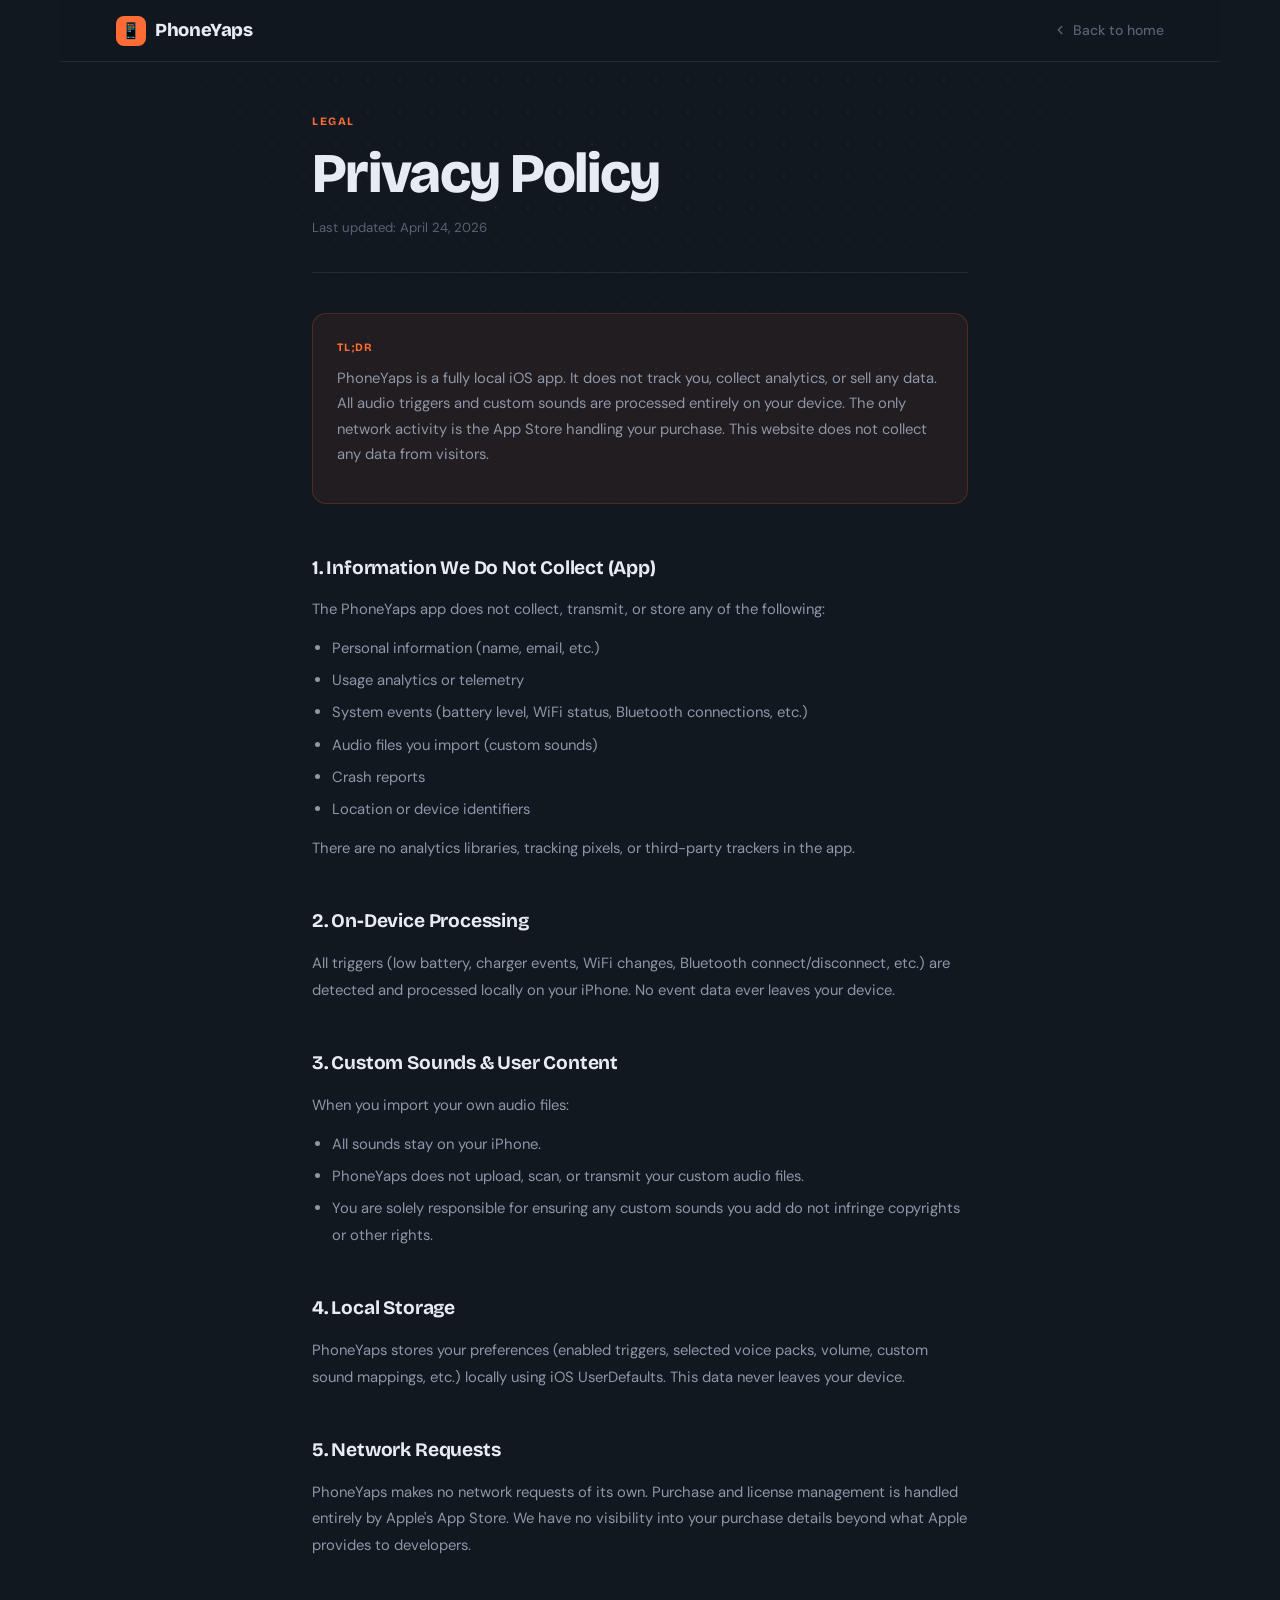
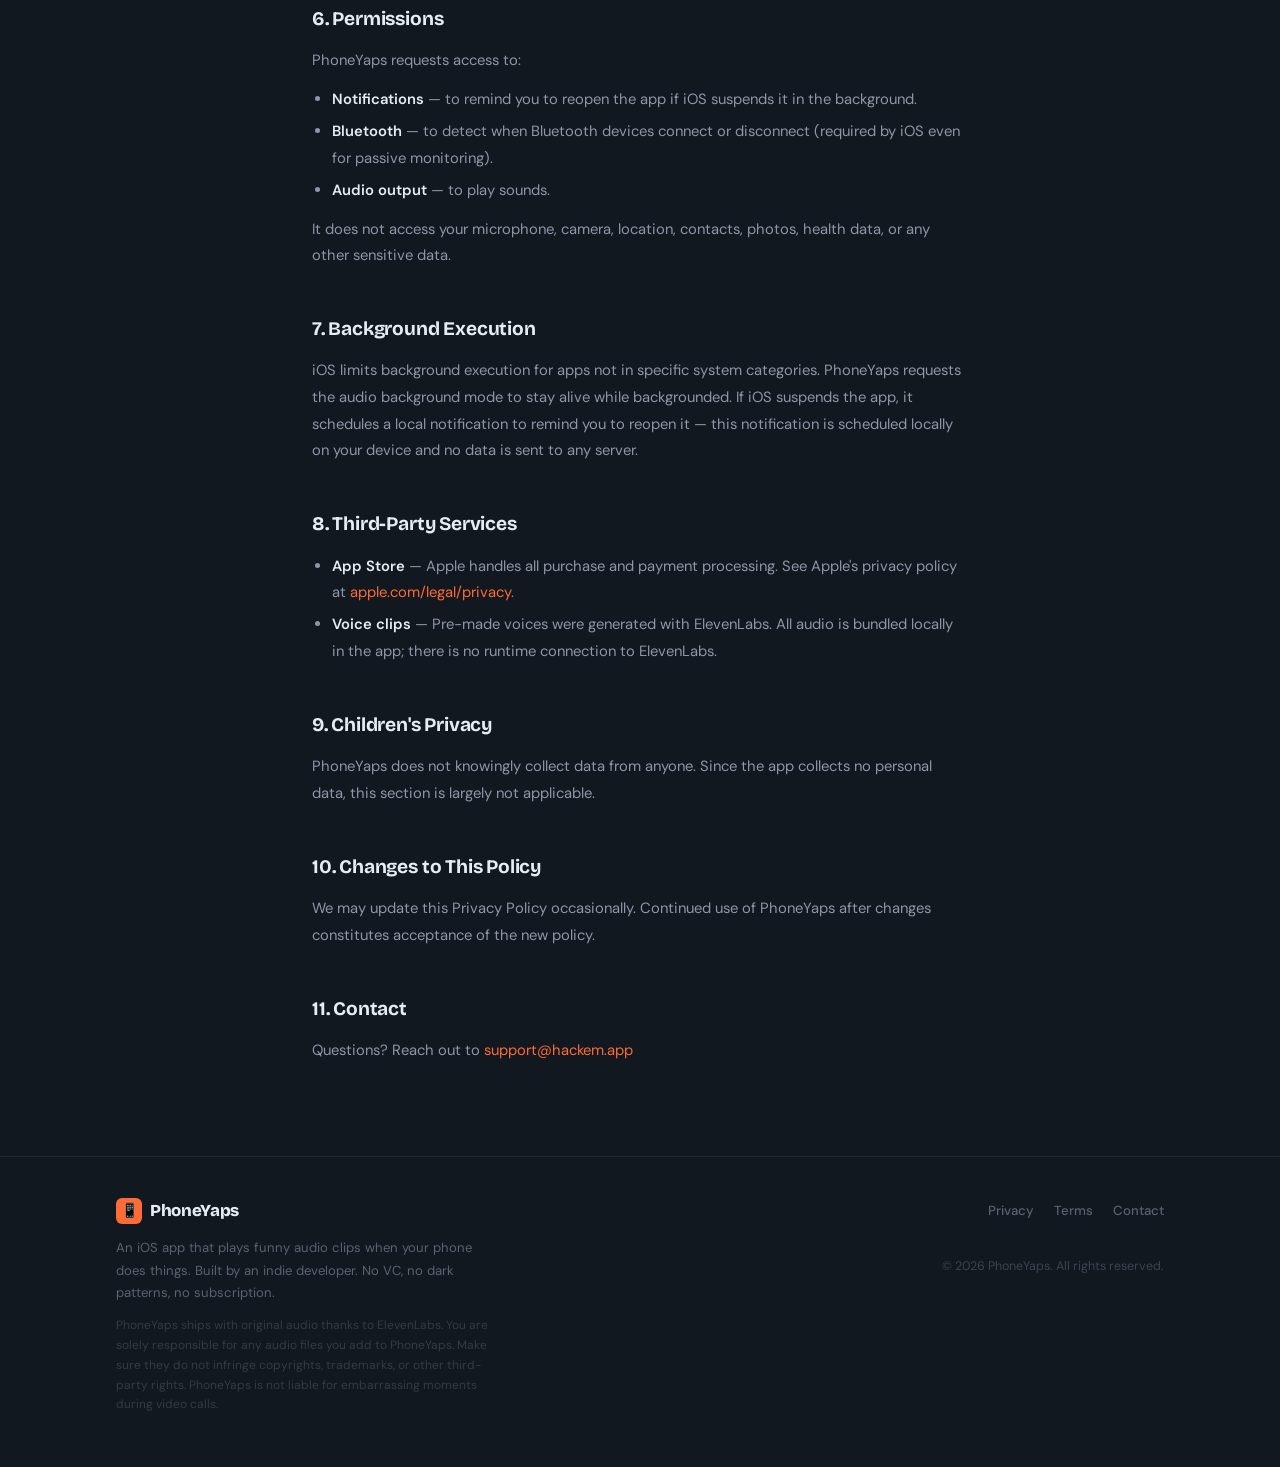
==== privacy.html @ 1dd9ef15 "feat: initial PhoneYaps landing page with legal pages - index.html: hero, ticker, triggers (8), voic" ====
<!DOCTYPE html>
<html lang="en">
<head>
  <meta charset="UTF-8">
  <meta name="viewport" content="width=device-width, initial-scale=1.0">
  <title>Privacy Policy — PhoneYaps</title>
  <meta name="description" content="PhoneYaps plays custom audio clips when things happen on your iPhone. Battery, WiFi, Bluetooth — your phone finally has something to say.">
  <link rel="canonical" href="https://phoneyaps.com/privacy.html">
  <meta property="og:title" content="Privacy Policy — PhoneYaps">
  <meta property="og:type" content="website">
  <meta property="og:url" content="https://phoneyaps.com/privacy.html">

  <link rel="preconnect" href="https://fonts.googleapis.com">
  <link rel="preconnect" href="https://fonts.gstatic.com" crossorigin>
  <link rel="preload" href="https://fonts.googleapis.com/css2?family=Bricolage+Grotesque:opsz,wght@12..96,400;12..96,600;12..96,700;12..96,800&family=DM+Sans:opsz,wght@9..40,400;9..40,500;9..40,600&display=swap" as="style" onload="this.rel='stylesheet'">
  <noscript><link href="https://fonts.googleapis.com/css2?family=Bricolage+Grotesque:opsz,wght@12..96,400;12..96,600;12..96,700;12..96,800&family=DM+Sans:opsz,wght@9..40,400;9..40,500;9..40,600&display=swap" rel="stylesheet"></noscript>

  <style>
    *, *::before, *::after { box-sizing: border-box; margin: 0; padding: 0; }
    html { scroll-behavior: smooth; }

    :root {
      --bg:       #111820;
      --surface:  #1a2028;
      --card:     #252e36;
      --border:   rgba(104,111,128,0.22);
      --border2:  rgba(104,111,128,0.38);
      --neon:     #ff6b35;
      --neon-d:   rgba(255,107,53,0.07);
      --slate:    #686f80;
      --text:     #e6ecf2;
      --text2:    #8e97a8;
      --muted:    #5a6272;
      --font-display: 'Bricolage Grotesque', sans-serif;
      --font-body:    'DM Sans', sans-serif;
    }

    body {
      font-family: var(--font-body);
      background: var(--bg);
      color: var(--text);
      -webkit-font-smoothing: antialiased;
      line-height: 1.7;
      overflow-x: hidden;
    }

    body::after {
      content: '';
      position: fixed;
      inset: 0;
      background-image: radial-gradient(circle, rgba(104,111,128,0.18) 1px, transparent 1px);
      background-size: 32px 32px;
      pointer-events: none;
      z-index: 0;
      mask-image: radial-gradient(ellipse 80% 80% at 50% 0%, black 30%, transparent 100%);
      -webkit-mask-image: radial-gradient(ellipse 80% 80% at 50% 0%, black 30%, transparent 100%);
    }

    nav {
      position: fixed;
      top: 0; left: 0; right: 0;
      z-index: 200;
      height: 62px;
      display: flex;
      align-items: center;
    }

    .nav-inner {
      max-width: 1160px;
      margin: 0 auto;
      width: 100%;
      padding: 0 clamp(1.25rem, 5vw, 3.5rem);
      display: flex;
      align-items: center;
      justify-content: space-between;
      background: rgba(17,24,32,0.85);
      backdrop-filter: blur(24px);
      -webkit-backdrop-filter: blur(24px);
      border-bottom: 1px solid var(--border);
      height: 62px;
      position: relative;
      z-index: 1;
    }

    .nav-logo {
      display: flex;
      align-items: center;
      gap: 9px;
      text-decoration: none;
    }

    .nav-logo-icon {
      width: 30px; height: 30px;
      background: var(--neon);
      border-radius: 8px;
      display: flex;
      align-items: center;
      justify-content: center;
      font-size: 16px;
      flex-shrink: 0;
    }

    .logo-text {
      font-family: var(--font-display);
      font-weight: 800;
      font-size: 1.15rem;
      color: var(--text);
      letter-spacing: -0.02em;
    }

    .nav-back {
      text-decoration: none;
      color: var(--muted);
      font-size: 0.875rem;
      font-weight: 500;
      display: flex;
      align-items: center;
      gap: 6px;
      transition: color 0.2s;
    }
    .nav-back:hover { color: var(--text2); }

    .page-wrap {
      max-width: 720px;
      margin: 0 auto;
      padding: 7rem clamp(1.5rem, 5vw, 2rem) 5rem;
      position: relative;
      z-index: 1;
    }

    .page-label {
      font-family: var(--font-display);
      font-size: 0.7rem;
      font-weight: 700;
      letter-spacing: 0.14em;
      text-transform: uppercase;
      color: var(--neon);
      margin-bottom: 0.875rem;
    }

    h1 {
      font-family: var(--font-display);
      font-weight: 800;
      font-size: clamp(2.4rem, 5vw, 3.5rem);
      line-height: 1.05;
      letter-spacing: -0.03em;
      color: var(--text);
      margin-bottom: 0.75rem;
    }

    .meta {
      font-size: 0.825rem;
      color: var(--muted);
      margin-bottom: 2.5rem;
      padding-bottom: 2rem;
      border-bottom: 1px solid var(--border);
    }

    .tldr {
      background: var(--neon-d);
      border: 1px solid rgba(255,107,53,0.2);
      border-radius: 14px;
      padding: 1.5rem;
      margin-bottom: 3rem;
    }

    .tldr strong {
      display: block;
      font-family: var(--font-display);
      font-size: 0.7rem;
      font-weight: 700;
      letter-spacing: 0.12em;
      text-transform: uppercase;
      color: var(--neon);
      margin-bottom: 0.6rem;
    }

    .tldr p {
      font-size: 0.925rem;
      color: var(--text2);
      line-height: 1.7;
    }

    h2 {
      font-family: var(--font-display);
      font-weight: 700;
      font-size: 1.2rem;
      color: var(--text);
      margin: 2.75rem 0 0.75rem;
      letter-spacing: -0.01em;
    }

    p {
      font-size: 0.925rem;
      color: var(--text2);
      line-height: 1.8;
      margin-bottom: 0.75rem;
    }

    ul {
      padding-left: 1.25rem;
      margin-bottom: 0.75rem;
    }

    li {
      font-size: 0.925rem;
      color: var(--text2);
      line-height: 1.8;
      margin-bottom: 0.35rem;
    }

    strong { color: var(--text); font-weight: 600; }

    a { color: var(--neon); text-decoration: none; }
    a:hover { text-decoration: underline; }

    footer {
      border-top: 1px solid var(--border);
      padding: 2.5rem 0;
      position: relative;
      z-index: 1;
    }

    .container {
      max-width: 1160px;
      margin: 0 auto;
      padding: 0 clamp(1.25rem, 5vw, 3.5rem);
    }

    .footer-inner {
      display: flex;
      align-items: flex-start;
      justify-content: space-between;
      flex-wrap: wrap;
      gap: 1rem;
    }

    .footer-left { max-width: 380px; }

    .footer-logo-row {
      display: flex;
      align-items: center;
      gap: 8px;
      margin-bottom: 0.75rem;
    }

    .footer-desc {
      font-size: 0.82rem;
      color: var(--muted);
      line-height: 1.7;
    }

    .footer-disclaimer {
      margin-top: 0.6rem;
      font-size: 0.75rem;
      color: rgba(104,111,128,0.4);
      line-height: 1.65;
    }

    .footer-right { display: flex; flex-direction: column; align-items: flex-end; gap: 0.85rem; }

    .footer-links {
      list-style: none;
      display: flex;
      gap: 1.25rem;
      flex-wrap: wrap;
    }

    .footer-links a {
      text-decoration: none;
      color: var(--muted);
      font-size: 0.825rem;
      font-weight: 500;
      transition: color 0.2s;
    }
    .footer-links a:hover { color: var(--text2); }

    .footer-copy {
      color: var(--muted);
      font-size: 0.78rem;
      opacity: 0.6;
    }

    @media (max-width: 560px) {
      .footer-inner { flex-direction: column; text-align: center; }
      .footer-right { align-items: center; }
      .footer-links { justify-content: center; }
    }
  </style>
</head>
<body>

  <nav>
    <div class="nav-inner">
      <a href="/" class="nav-logo">
        <div class="nav-logo-icon">📱</div>
        <span class="logo-text">PhoneYaps</span>
      </a>
      <a href="/" class="nav-back">
        <svg width="14" height="14" viewBox="0 0 24 24" fill="none" stroke="currentColor" stroke-width="2.5" stroke-linecap="round" stroke-linejoin="round">
          <polyline points="15 18 9 12 15 6"/>
        </svg>
        Back to home
      </a>
    </div>
  </nav>

  <div class="page-wrap">
    <div class="page-label">Legal</div>
    <h1>Privacy Policy</h1>
    <p class="meta">Last updated: April 24, 2026</p>

    <div class="tldr">
      <strong>TL;DR</strong>
      <p>PhoneYaps is a fully local iOS app. It does not track you, collect analytics, or sell any data. All audio triggers and custom sounds are processed entirely on your device. The only network activity is the App Store handling your purchase. This website does not collect any data from visitors.</p>
    </div>

    <h2>1. Information We Do Not Collect (App)</h2>
    <p>The PhoneYaps app does not collect, transmit, or store any of the following:</p>
    <ul>
      <li>Personal information (name, email, etc.)</li>
      <li>Usage analytics or telemetry</li>
      <li>System events (battery level, WiFi status, Bluetooth connections, etc.)</li>
      <li>Audio files you import (custom sounds)</li>
      <li>Crash reports</li>
      <li>Location or device identifiers</li>
    </ul>
    <p>There are no analytics libraries, tracking pixels, or third-party trackers in the app.</p>

    <h2>2. On-Device Processing</h2>
    <p>All triggers (low battery, charger events, WiFi changes, Bluetooth connect/disconnect, etc.) are detected and processed locally on your iPhone. No event data ever leaves your device.</p>

    <h2>3. Custom Sounds & User Content</h2>
    <p>When you import your own audio files:</p>
    <ul>
      <li>All sounds stay on your iPhone.</li>
      <li>PhoneYaps does not upload, scan, or transmit your custom audio files.</li>
      <li>You are solely responsible for ensuring any custom sounds you add do not infringe copyrights or other rights.</li>
    </ul>

    <h2>4. Local Storage</h2>
    <p>PhoneYaps stores your preferences (enabled triggers, selected voice packs, volume, custom sound mappings, etc.) locally using iOS UserDefaults. This data never leaves your device.</p>

    <h2>5. Network Requests</h2>
    <p>PhoneYaps makes no network requests of its own. Purchase and license management is handled entirely by Apple's App Store. We have no visibility into your purchase details beyond what Apple provides to developers.</p>

    <h2>6. Permissions</h2>
    <p>PhoneYaps requests access to:</p>
    <ul>
      <li><strong>Notifications</strong> — to remind you to reopen the app if iOS suspends it in the background.</li>
      <li><strong>Bluetooth</strong> — to detect when Bluetooth devices connect or disconnect (required by iOS even for passive monitoring).</li>
      <li><strong>Audio output</strong> — to play sounds.</li>
    </ul>
    <p>It does not access your microphone, camera, location, contacts, photos, health data, or any other sensitive data.</p>

    <h2>7. Background Execution</h2>
    <p>iOS limits background execution for apps not in specific system categories. PhoneYaps requests the audio background mode to stay alive while backgrounded. If iOS suspends the app, it schedules a local notification to remind you to reopen it — this notification is scheduled locally on your device and no data is sent to any server.</p>

    <h2>8. Third-Party Services</h2>
    <ul>
      <li><strong>App Store</strong> — Apple handles all purchase and payment processing. See Apple's privacy policy at <a href="https://www.apple.com/legal/privacy/" target="_blank" rel="noopener">apple.com/legal/privacy</a>.</li>
      <li><strong>Voice clips</strong> — Pre-made voices were generated with ElevenLabs. All audio is bundled locally in the app; there is no runtime connection to ElevenLabs.</li>
    </ul>

    <h2>9. Children's Privacy</h2>
    <p>PhoneYaps does not knowingly collect data from anyone. Since the app collects no personal data, this section is largely not applicable.</p>

    <h2>10. Changes to This Policy</h2>
    <p>We may update this Privacy Policy occasionally. Continued use of PhoneYaps after changes constitutes acceptance of the new policy.</p>

    <h2>11. Contact</h2>
    <p>Questions? Reach out to <a href="mailto:support@hackem.app">support@hackem.app</a></p>
  </div>

  <footer>
    <div class="container">
      <div class="footer-inner">
        <div class="footer-left">
          <div class="footer-logo-row">
            <div class="nav-logo-icon" style="width:26px;height:26px;font-size:14px;border-radius:6px;">📱</div>
            <span class="logo-text" style="font-size:1.05rem;">PhoneYaps</span>
          </div>
          <p class="footer-desc">
            An iOS app that plays funny audio clips when your phone does things.
            Built by an indie developer. No VC, no dark patterns, no subscription.
          </p>
          <p class="footer-disclaimer">
            PhoneYaps ships with original audio thanks to ElevenLabs. You are solely responsible for any audio files you add to PhoneYaps. Make sure they do not infringe copyrights, trademarks, or other third-party rights. PhoneYaps is not liable for embarrassing moments during video calls.
          </p>
        </div>
        <div class="footer-right">
          <ul class="footer-links">
            <li><a href="privacy.html">Privacy</a></li>
            <li><a href="terms.html">Terms</a></li>
            <li><a href="mailto:support@hackem.app">Contact</a></li>
          </ul>
          <p class="footer-copy">© 2026 PhoneYaps. All rights reserved.</p>
        </div>
      </div>
    </div>
  </footer>

</body>
</html>
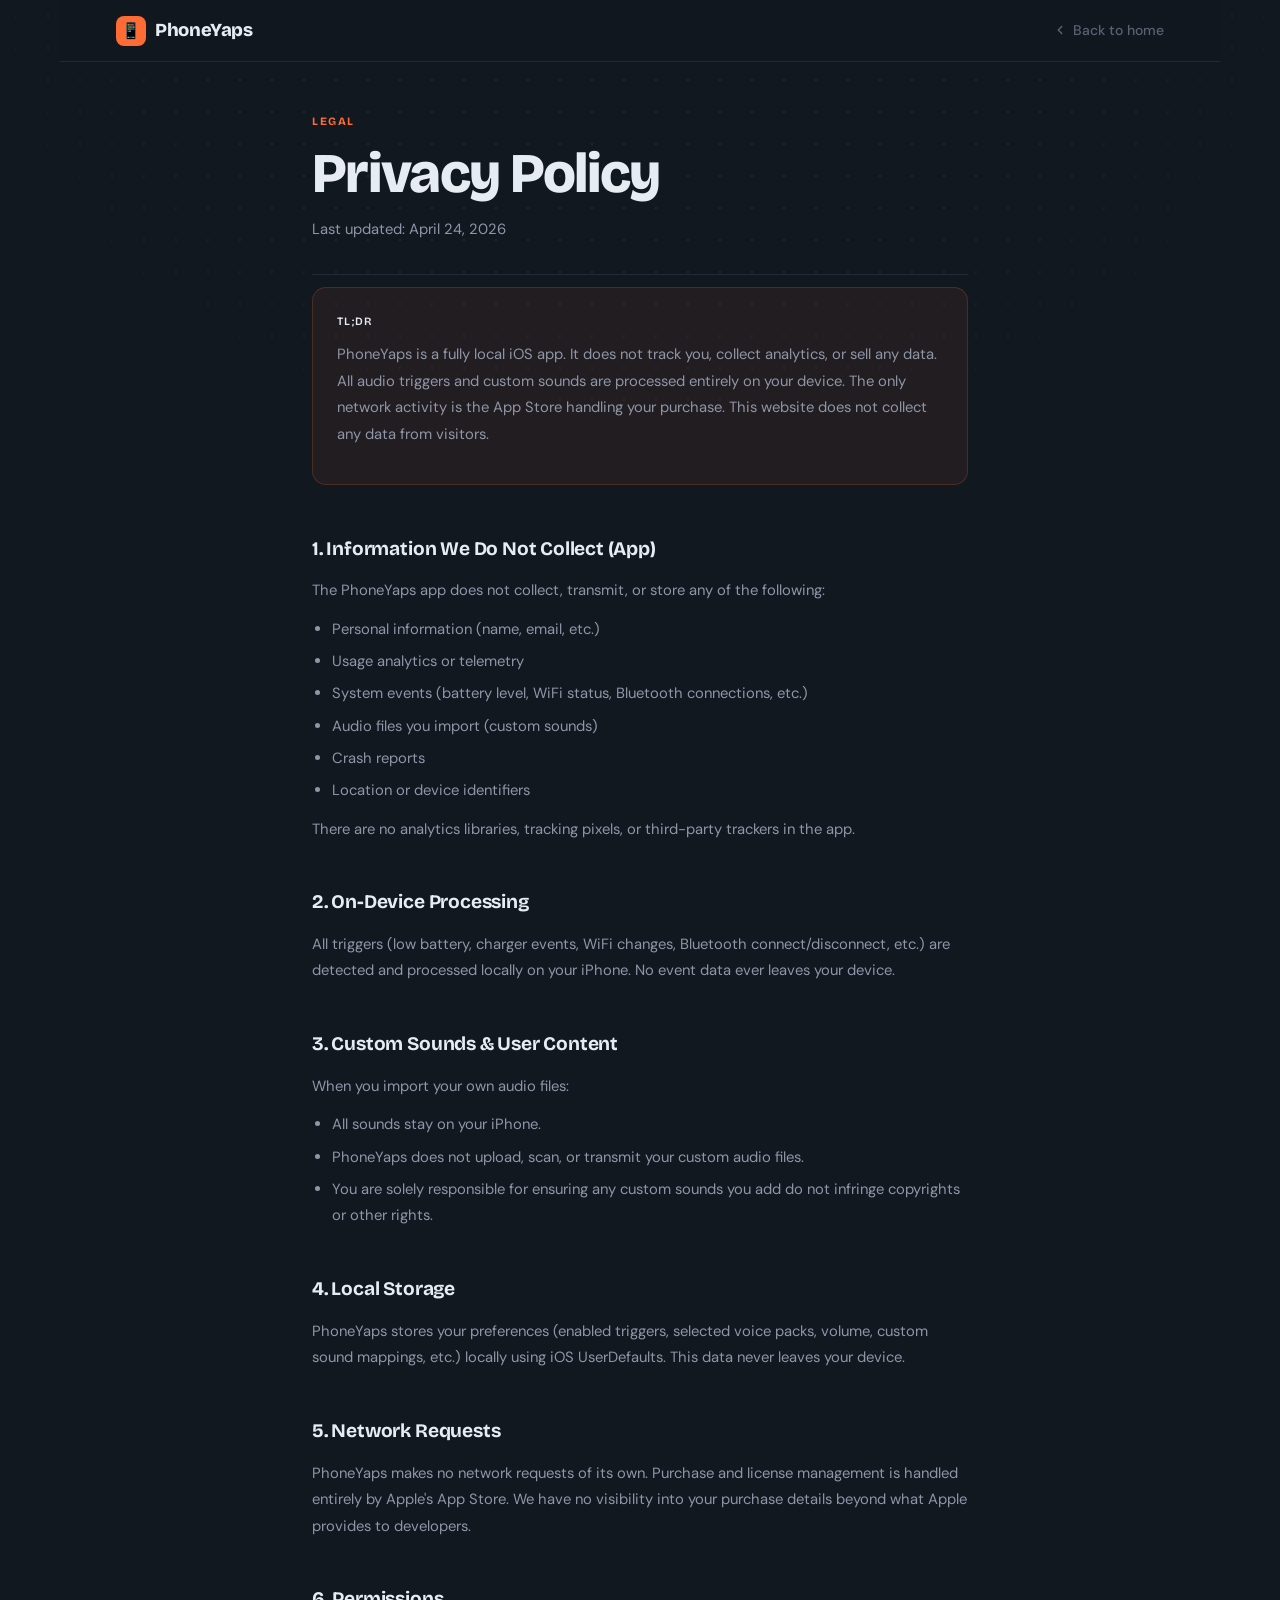
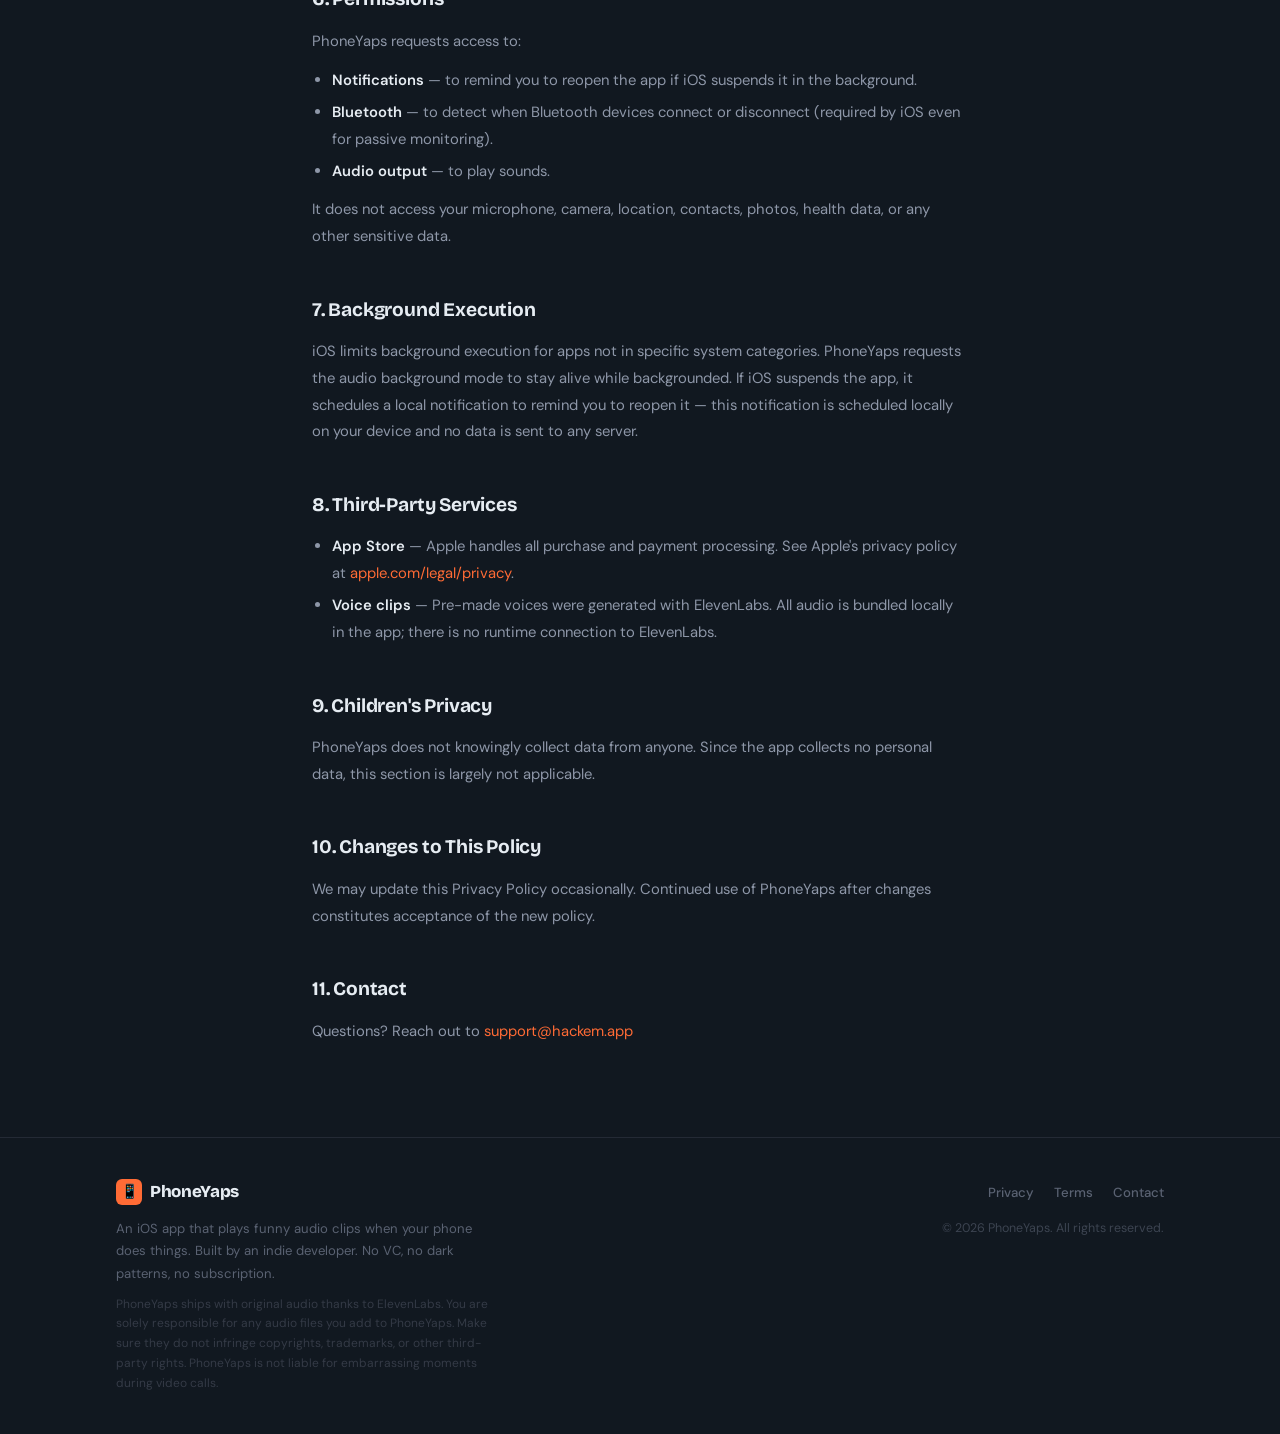
==== commit d47caebf: "Remove dead waitlist CSS; scope legal page typography to .page-wrap" ====
--- a/privacy.html
+++ b/privacy.html
@@ -138,7 +138,7 @@
       margin-bottom: 0.875rem;
     }
 
-    h1 {
+    .page-wrap h1 {
       font-family: var(--font-display);
       font-weight: 800;
       font-size: clamp(2.4rem, 5vw, 3.5rem);
@@ -181,7 +181,7 @@
       line-height: 1.7;
     }
 
-    h2 {
+    .page-wrap h2 {
       font-family: var(--font-display);
       font-weight: 700;
       font-size: 1.2rem;
@@ -190,29 +190,29 @@
       letter-spacing: -0.01em;
     }
 
-    p {
+    .page-wrap p {
       font-size: 0.925rem;
       color: var(--text2);
       line-height: 1.8;
       margin-bottom: 0.75rem;
     }
 
-    ul {
+    .page-wrap ul {
       padding-left: 1.25rem;
       margin-bottom: 0.75rem;
     }
 
-    li {
+    .page-wrap li {
       font-size: 0.925rem;
       color: var(--text2);
       line-height: 1.8;
       margin-bottom: 0.35rem;
     }
 
-    strong { color: var(--text); font-weight: 600; }
-
-    a { color: var(--neon); text-decoration: none; }
-    a:hover { text-decoration: underline; }
+    .page-wrap strong { color: var(--text); font-weight: 600; }
+
+    .page-wrap a { color: var(--neon); text-decoration: none; }
+    .page-wrap a:hover { text-decoration: underline; }
 
     footer {
       border-top: 1px solid var(--border);
